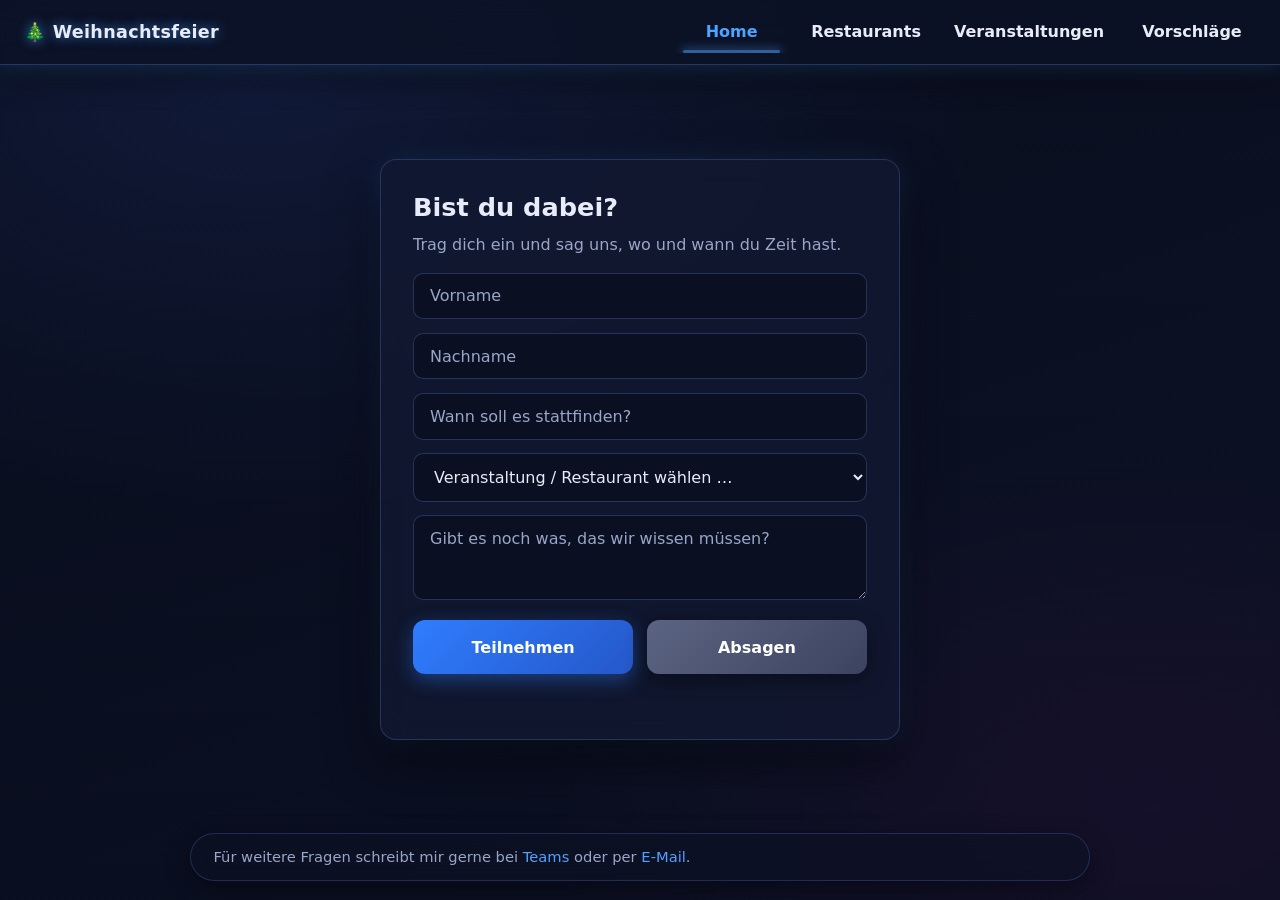
==== index.html @ 9d1ccfaf "Update index.html" ====
<!DOCTYPE html>
<html lang="de">
<head>
  <meta charset="UTF-8">
  <meta name="viewport" content="width=device-width, initial-scale=1">
  <title>Weihnachtsfeier</title>
  <link rel="stylesheet" href="css/style.css">
  <script src="scripts/config.js"></script>
  <script src="scripts/main.js" defer></script>
</head>
<body class="page-home">
  <canvas id="snow" aria-hidden="true"></canvas>

  <header class="navbar">
    <a class="brand" href="index.html">🎄 Weihnachtsfeier</a>
    <nav>
      <ul>
        <li><a class="nav-btn nav-home active" href="index.html"><span class="label">Home</span><i class="sparkles" aria-hidden="true"></i></a></li>
        <li><a class="nav-btn nav-flip" href="verlinkung/restaurants.html"><span class="face front">Restaurants</span><span class="face back" aria-hidden="true">🤵🍽️</span></a></li>
        <li><a class="nav-btn nav-events" href="verlinkung/veranstaltungen.html"><span class="label">Veranstaltungen</span><i class="fireworks" aria-hidden="true"><b></b><b></b><b></b><b></b><b></b><b></b><b></b><b></b></i></a></li>
        <li><a class="nav-btn nav-flip" href="verlinkung/vorschlaege.html"><span class="face front">Vorschläge</span><span class="face back" aria-hidden="true">📝</span></a></li>
      </ul>
    </nav>
  </header>

  <main class="center">
    <form id="teilnahme-form" class="card" autocomplete="on">
      <h1>Bist du dabei?</h1>
      <input type="text" name="website2" class="hp" tabindex="-1" autocomplete="off" aria-hidden="true">
      <p class="sub">Trag dich ein und sag uns, wo und wann du Zeit hast.</p>

      <input type="text" name="vorname" placeholder="Vorname" required>
      <input type="text" name="nachname" placeholder="Nachname" required>
      <input type="text" name="tag" placeholder="Wann soll es stattfinden?" onfocus="this.type='date'" onblur="if(!this.value)this.type='text'">

      <select name="auswahl" aria-label="Veranstaltung oder Restaurant">
        <option value="">Veranstaltung / Restaurant wählen …</option>
        <optgroup label="Restaurants">
          <option>Restaurant 1</option>
          <option>Restaurant 2</option>
          <option>Restaurant 3</option>
        </optgroup>
        <optgroup label="Veranstaltungen">
          <option>Veranstaltung 1</option>
          <option>Veranstaltung 2</option>
          <option>Veranstaltung 3</option>
        </optgroup>
      </select>

      <textarea name="notiz" rows="3" placeholder="Gibt es noch was, das wir wissen müssen?"></textarea>

      <div class="btn-row">
        <button type="submit" name="status" value="Teilnahme" class="action yes">
          <span class="btn-label">Teilnehmen</span>
          <span class="stage" aria-hidden="true">
            <span class="runner">
              <svg viewBox="0 0 40 40" class="stick">
                <circle cx="20" cy="8" r="4"/>
                <line x1="20" y1="12" x2="20" y2="25"/>
                <g class="arm-l"><line x1="20" y1="16" x2="13" y2="22"/><rect class="pad" x="8" y="19" width="6" height="8" rx="1"/></g>
                <g class="arm-r"><line x1="20" y1="16" x2="28" y2="21"/></g>
                <g class="leg-l"><line x1="20" y1="25" x2="15" y2="37"/></g>
                <g class="leg-r"><line x1="20" y1="25" x2="25" y2="37"/></g>
              </svg>
            </span>
          </span>
        </button>
        <button type="submit" name="status" value="Absage" class="action no">
          <span class="btn-label">Absagen</span>
          <span class="stage" aria-hidden="true">
            <span class="hole"></span>
            <span class="runner">
              <svg viewBox="0 0 40 40" class="stick sad">
                <circle cx="20" cy="9" r="4"/>
                <line x1="20" y1="13" x2="20" y2="25"/>
                <g class="arm-l"><line x1="20" y1="16" x2="15" y2="24"/></g>
                <g class="arm-r"><line x1="20" y1="16" x2="25" y2="24"/></g>
                <g class="leg-l"><line x1="20" y1="25" x2="15" y2="37"/></g>
                <g class="leg-r"><line x1="20" y1="25" x2="25" y2="37"/></g>
              </svg>
            </span>
          </span>
        </button>
      </div>
      <p id="form-msg" class="msg" role="status"></p>
    </form>
  </main>

  <footer class="footer">
    <div class="footer-inner">
      <span>Für weitere Fragen schreibt mir gerne bei <a href="#" id="teams-link">Teams</a> oder per <a href="mailto:deine@email.de">E-Mail</a>.</span>
    </div>
  </footer>
</body>
</html>
---- css/style.css ----
/* ===== Grundlagen / Darkmode ===== */
:root {
  --bg: #0b1020;
  --bg2: #121a33;
  --card: rgba(18, 26, 51, .72);
  --text: #e8ecf8;
  --muted: #9aa6c7;
  --accent: #4da3ff;
  --accent-glow: rgba(77, 163, 255, .65);
  --danger: #ff6b81;
  --ok: #5ee6a8;
  --radius: 16px;
}
* { box-sizing: border-box; margin: 0; padding: 0; }
html { scroll-behavior: smooth; }
body {
  min-height: 100vh;
  display: flex;
  flex-direction: column;
  font-family: "Segoe UI", system-ui, -apple-system, Roboto, sans-serif;
  color: var(--text);
  background-color: var(--bg);
}
/* Hintergrundbild: assets/hintergrund.jpg ablegen. Fehlt es, greift der Verlauf. */
body::before {
  content: "";
  position: fixed; inset: 0; z-index: -1;
  background:
    linear-gradient(rgba(8,12,28,.55), rgba(8,12,28,.75)),
    url("../assets/hintergrund.jpg") center / cover no-repeat,
    radial-gradient(1200px 700px at 20% 10%, #1b2b5c 0%, transparent 60%),
    radial-gradient(1000px 600px at 90% 90%, #3a1b4d 0%, transparent 60%),
    linear-gradient(160deg, var(--bg), var(--bg2));
}
a { color: var(--accent); text-decoration: none; }
a:hover { text-decoration: underline; }

/* Schnee: vor Hintergrund und Inhalt, hinter der Navbar */
#snow {
  position: fixed; inset: 0;
  width: 100%; height: 100%;
  z-index: 50;
  pointer-events: none;
}

/* ===== Navbar ===== */
.navbar {
  position: sticky; top: 0; z-index: 100;
  display: flex; align-items: center; justify-content: space-between; gap: 1rem;
  padding: .7rem 1.5rem;
  background: rgba(12, 18, 38, .78);
  backdrop-filter: blur(14px);
  -webkit-backdrop-filter: blur(14px);
  border-bottom: 1px solid rgba(120, 160, 255, .25);
  box-shadow: 0 0 22px rgba(77, 163, 255, .25), 0 10px 30px rgba(0, 0, 0, .55);
}
.brand { font-weight: 700; font-size: 1.1rem; color: var(--text); letter-spacing: .3px; text-shadow: 0 0 12px var(--accent-glow); }
.brand:hover { text-decoration: none; }
.navbar ul { list-style: none; display: flex; gap: .4rem; flex-wrap: wrap; }

.nav-btn {
  position: relative; display: block;
  min-width: 128px; height: 42px; line-height: 42px;
  padding: 0 1.1rem;
  text-align: center; font-weight: 600; color: var(--text);
  border-radius: 10px;
  overflow: visible;
  transition: background .25s, color .25s;
}
.nav-btn:hover { text-decoration: none; background: rgba(77, 163, 255, .08); }
.nav-btn.active { color: var(--accent); }
/* leuchtender blauer Balken unter dem Button */
.nav-btn::after {
  content: "";
  position: absolute; left: 12%; right: 12%; bottom: -3px; height: 3px;
  border-radius: 3px;
  background: var(--accent);
  box-shadow: 0 0 10px 2px var(--accent-glow);
  opacity: 0; transform: scaleX(.3);
  transition: opacity .25s, transform .25s;
}
.nav-btn:hover::after, .nav-btn.active::after { opacity: 1; transform: scaleX(1); }
.nav-btn.active::after { opacity: .55; }
.nav-btn:hover::after { opacity: 1; }

/* Home: Glitzereffekt im Button */
.nav-home { overflow: hidden; }
.nav-home::after { bottom: 0; }
.sparkles { position: absolute; inset: 0; pointer-events: none; opacity: 0; transition: opacity .2s; }
.nav-home:hover .sparkles { opacity: 1; }
.sparkles::before, .sparkles::after {
  content: ""; position: absolute; inset: 0;
  background-image:
    radial-gradient(circle, #fff 0 1.2px, transparent 2px),
    radial-gradient(circle, #cfe6ff 0 1px, transparent 2px),
    radial-gradient(circle, #fff 0 1.4px, transparent 2.4px),
    radial-gradient(circle, #ffe9a8 0 1px, transparent 2px);
  background-size: 46px 30px, 38px 34px, 55px 26px, 31px 40px;
  background-position: 4px 6px, 18px 20px, 30px 4px, 8px 24px;
}
.sparkles::before { animation: twinkle 1s infinite alternate; }
.sparkles::after { animation: twinkle 1.3s .4s infinite alternate-reverse; background-position: 20px 14px, 2px 2px, 40px 18px, 24px 6px; }
@keyframes twinkle { 0% { opacity: .1; transform: scale(.9); } 100% { opacity: 1; transform: scale(1.15); } }

/* Restaurants + Vorschläge: vertikaler Flip */
.nav-flip { perspective: 600px; }
.nav-flip .face {
  position: absolute; inset: 0;
  backface-visibility: hidden; -webkit-backface-visibility: hidden;
  transition: transform .55s cubic-bezier(.4, .2, .2, 1);
  border-radius: 10px;
}
.nav-flip .front { transform: rotateX(0deg); }
.nav-flip .back { transform: rotateX(180deg); font-size: 1.5rem; background: rgba(77, 163, 255, .14); }
.nav-flip:hover .front { transform: rotateX(-180deg); }
.nav-flip:hover .back { transform: rotateX(0deg); }

/* Veranstaltungen: Feuerwerk im Button */
.nav-events { overflow: hidden; }
.nav-events::after { bottom: 0; }
.fireworks { position: absolute; left: 50%; top: 50%; pointer-events: none; }
.fireworks b {
  position: absolute; width: 4px; height: 4px; border-radius: 50%;
  background: hsl(calc(var(--i) * 45), 100%, 65%);
  box-shadow: 0 0 6px hsl(calc(var(--i) * 45), 100%, 65%);
  opacity: 0;
}
.fireworks b:nth-child(1) { --i: 1; --x: -46px; --y: -16px; }
.fireworks b:nth-child(2) { --i: 2; --x: 46px; --y: -16px; }
.fireworks b:nth-child(3) { --i: 3; --x: -30px; --y: 14px; }
.fireworks b:nth-child(4) { --i: 4; --x: 30px; --y: 14px; }
.fireworks b:nth-child(5) { --i: 5; --x: 0; --y: -22px; }
.fireworks b:nth-child(6) { --i: 6; --x: -60px; --y: 2px; }
.fireworks b:nth-child(7) { --i: 7; --x: 60px; --y: 2px; }
.fireworks b:nth-child(8) { --i: 8; --x: 0; --y: 20px; }
.nav-events:hover .fireworks b { animation: burst .9s ease-out infinite; }
.nav-events:hover .fireworks b:nth-child(even) { animation-delay: .35s; }
@keyframes burst {
  0% { transform: translate(0, 0) scale(.4); opacity: 1; }
  70% { opacity: 1; }
  100% { transform: translate(var(--x), var(--y)) scale(1.3); opacity: 0; }
}

/* ===== Seiteninhalt ===== */
main.center {
  flex: 1; display: flex; align-items: center; justify-content: center;
  padding: 2.5rem 1rem;
}
.card {
  width: min(520px, 100%);
  display: flex; flex-direction: column; gap: .85rem;
  padding: 2rem;
  background: var(--card);
  backdrop-filter: blur(12px); -webkit-backdrop-filter: blur(12px);
  border: 1px solid rgba(120, 160, 255, .22);
  border-radius: var(--radius);
  box-shadow: 0 20px 50px rgba(0, 0, 0, .5), 0 0 30px rgba(77, 163, 255, .12);
}
.card.wide { width: min(640px, 100%); }
.card h1 { font-size: 1.6rem; }
.card .sub { color: var(--muted); margin-bottom: .3rem; }
.card h2 { font-size: 1rem; color: var(--muted); margin-top: .4rem; }

input, select, textarea {
  width: 100%;
  padding: .8rem 1rem;
  font: inherit; color: var(--text);
  background: rgba(8, 12, 28, .6);
  border: 1px solid rgba(120, 160, 255, .25);
  border-radius: 10px;
  outline: none;
  transition: border-color .2s, box-shadow .2s;
}
input::placeholder, textarea::placeholder { color: var(--muted); }
input:focus, select:focus, textarea:focus { border-color: var(--accent); box-shadow: 0 0 0 3px rgba(77, 163, 255, .25); }
select option, select optgroup { background: #0f1630; color: var(--text); }
textarea { resize: vertical; }
input[type="date"] { color-scheme: dark; }
.row2 { display: grid; grid-template-columns: 1fr 1fr; gap: .85rem; }
@media (max-width: 520px) { .row2 { grid-template-columns: 1fr; } }

/* ===== Aktions-Buttons mit Strichmännchen ===== */
.btn-row { display: flex; gap: .85rem; margin-top: .4rem; }
.action, .submit {
  position: relative; flex: 1; height: 54px;
  font: inherit; font-weight: 700; color: #fff; cursor: pointer;
  border: 0; border-radius: 12px; overflow: hidden;
  transition: transform .15s, box-shadow .25s, filter .2s;
}
.action:hover, .submit:hover { transform: translateY(-2px); filter: brightness(1.1); }
.action.yes, .submit { background: linear-gradient(135deg, #2f7dff, #2557c9); box-shadow: 0 6px 20px rgba(47, 125, 255, .4); }
.action.no { background: linear-gradient(135deg, #5b6482, #3c4360); box-shadow: 0 6px 20px rgba(0, 0, 0, .4); }
.submit { width: 100%; flex: none; margin-top: .4rem; }
.btn-label { position: relative; z-index: 2; transition: opacity .2s; }
.action.playing .btn-label { opacity: 0; }

.stage { position: absolute; inset: 0; pointer-events: none; }
.runner { position: absolute; top: 3px; bottom: 3px; left: 5%; width: 48px; opacity: 0; }
.stick { height: 100%; width: 100%; overflow: visible; fill: none; stroke: #fff; stroke-width: 2.2; stroke-linecap: round; stroke-linejoin: round; }
.stick .pad { fill: #ffe9a8; stroke: #fff; stroke-width: 1.2; }
.stick g { transform-box: view-box; }
.arm-l { transform-origin: 20px 16px; }
.arm-r { transform-origin: 20px 16px; }
.leg-l, .leg-r { transform-origin: 20px 25px; }
.stick:not(.sad) .arm-l .pad { display: block; }
.sad .pad { display: none; }

/* Teilnehmen: Notizblock nehmen, winken, nach rechts rennen, verschwinden */
.yes.playing .runner { animation: yes-run 3s linear forwards; }
.yes.playing .arm-r { animation: wave .45s ease-in-out 5 alternate; }
.yes.playing .leg-l { animation: step .22s ease-in-out 1.4s infinite alternate; }
.yes.playing .leg-r { animation: step .22s ease-in-out 1.4s infinite alternate-reverse; }
@keyframes yes-run {
  0% { left: 5%; opacity: 0; }
  8% { left: 5%; opacity: 1; }
  45% { left: 5%; opacity: 1; }
  100% { left: 108%; opacity: 1; }
}
@keyframes wave { 0% { transform: rotate(-110deg); } 100% { transform: rotate(-150deg); } }
@keyframes step { 0% { transform: rotate(-28deg); } 100% { transform: rotate(28deg); } }
.yes.playing .arm-r { animation-fill-mode: forwards; }

/* Absagen: traurig nach rechts, Loch, fällt hinein */
.no .hole {
  position: absolute; bottom: 3px; left: 66%; width: 50px; height: 12px;
  background: #05070f; border-radius: 50%;
  box-shadow: inset 0 3px 6px rgba(0, 0, 0, .9);
  opacity: 0; transform: scaleX(.2);
}
.no.playing .hole { animation: hole-in 3.4s linear forwards; }
.no.playing .runner { animation: no-walk 3.4s linear forwards; }
.no.playing .leg-l { animation: step .55s ease-in-out 0s 5 alternate; }
.no.playing .leg-r { animation: step .55s ease-in-out 0s 5 alternate-reverse; }
.no.playing .stick { animation: droop .6s ease-out forwards; }
@keyframes no-walk {
  0% { left: 5%; top: 3px; opacity: 0; transform: none; }
  6% { left: 5%; opacity: 1; }
  66% { left: 66%; top: 3px; opacity: 1; transform: none; }
  74% { left: 66%; top: 3px; opacity: 1; transform: none; }
  100% { left: 66%; top: 70px; opacity: 0; transform: rotate(25deg) scale(.6); }
}
@keyframes hole-in {
  0%, 50% { opacity: 0; transform: scaleX(.2); }
  62%, 80% { opacity: 1; transform: scaleX(1); }
  100% { opacity: 0; transform: scaleX(1); }
}
@keyframes droop { to { transform: rotate(8deg) translateY(2px); } }

.msg { min-height: 1.3em; font-size: .92rem; text-align: center; }
.msg.ok { color: var(--ok); }
.msg.err { color: var(--danger); }

/* ===== Footer ===== */
.footer {
  margin: 0 auto 1.2rem; width: min(900px, calc(100% - 2rem));
  padding: .9rem 1.4rem;
  color: var(--muted); font-size: .92rem;
  background: rgba(12, 18, 38, .6);
  backdrop-filter: blur(10px); -webkit-backdrop-filter: blur(10px);
  border: 1px solid rgba(120, 160, 255, .2);
  border-radius: 999px;
  box-shadow: 0 8px 24px rgba(0, 0, 0, .4);
  position: relative; z-index: 2;
}
.footer-inner { display: flex; justify-content: space-between; align-items: center; gap: 1rem; flex-wrap: wrap; text-align: center; }
.admin-link { font-size: .8rem; opacity: .7; }

/* ===== Restaurants / Veranstaltungen ===== */
.showcase { flex: 1; display: flex; flex-direction: column; }
.panel {
  position: relative; flex: 1; min-height: 300px;
  display: flex; align-items: center;
  padding: 2rem 5%;
  background-size: cover; background-position: center;
  border-bottom: 1px solid rgba(120, 160, 255, .15);
}
/* Bilder in assets/ ablegen (restaurant1.jpg …). Ohne Bild greift der Verlauf. */
.panel.p1 { background-image: linear-gradient(90deg, rgba(8,12,28,.4), rgba(8,12,28,.1)), url("../assets/restaurant1.jpg"), linear-gradient(135deg, #2a3b7a, #4a2a6b); }
.panel.p2 { background-image: linear-gradient(90deg, rgba(8,12,28,.4), rgba(8,12,28,.1)), url("../assets/restaurant2.jpg"), linear-gradient(135deg, #14507a, #2a3b7a); }
.panel.p3 { background-image: linear-gradient(90deg, rgba(8,12,28,.4), rgba(8,12,28,.1)), url("../assets/restaurant3.jpg"), linear-gradient(135deg, #5a2a6b, #14507a); }
.events .panel.p1 { background-image: linear-gradient(90deg, rgba(8,12,28,.4), rgba(8,12,28,.1)), url("../assets/event1.jpg"), linear-gradient(135deg, #6b2a4a, #2a3b7a); }
.events .panel.p2 { background-image: linear-gradient(90deg, rgba(8,12,28,.4), rgba(8,12,28,.1)), url("../assets/event2.jpg"), linear-gradient(135deg, #2a6b5a, #2a3b7a); }
.events .panel.p3 { background-image: linear-gradient(90deg, rgba(8,12,28,.4), rgba(8,12,28,.1)), url("../assets/event3.jpg"), linear-gradient(135deg, #6b5a2a, #4a2a6b); }
.info {
  width: min(380px, 100%);
  padding: 1.4rem 1.6rem;
  background: rgba(12, 18, 38, .78);
  backdrop-filter: blur(10px); -webkit-backdrop-filter: blur(10px);
  border: 1px solid rgba(120, 160, 255, .25);
  border-radius: var(--radius);
  box-shadow: 0 12px 34px rgba(0, 0, 0, .5);
}
.info h2 { font-size: 1.4rem; margin-bottom: .5rem; }
.info p { color: var(--muted); margin-bottom: .9rem; }
.info .go {
  display: inline-block; padding: .55rem 1.1rem; font-weight: 600; color: #fff;
  background: linear-gradient(135deg, #2f7dff, #2557c9);
  border-radius: 10px; box-shadow: 0 0 14px var(--accent-glow);
}
.info .go:hover { text-decoration: none; filter: brightness(1.15); }

/* ===== Admin ===== */
.table-wrap { overflow-x: auto; border-radius: 10px; border: 1px solid rgba(120, 160, 255, .2); }
table { width: 100%; border-collapse: collapse; font-size: .88rem; }
th, td { padding: .55rem .75rem; text-align: left; border-bottom: 1px solid rgba(120, 160, 255, .12); vertical-align: top; }
th { background: rgba(77, 163, 255, .12); white-space: nowrap; }
.hidden { display: none !important; }

@media (max-width: 760px) {
  .navbar { flex-direction: column; padding: .6rem .8rem; }
  .nav-btn { min-width: 0; padding: 0 .6rem; }
}
@media (prefers-reduced-motion: reduce) {
  .sparkles::before, .sparkles::after, .fireworks b { animation: none !important; }
}

/* Honeypot gegen Spam-Bots */
.hp { position: absolute; left: -9999px; width: 1px; height: 1px; opacity: 0; }
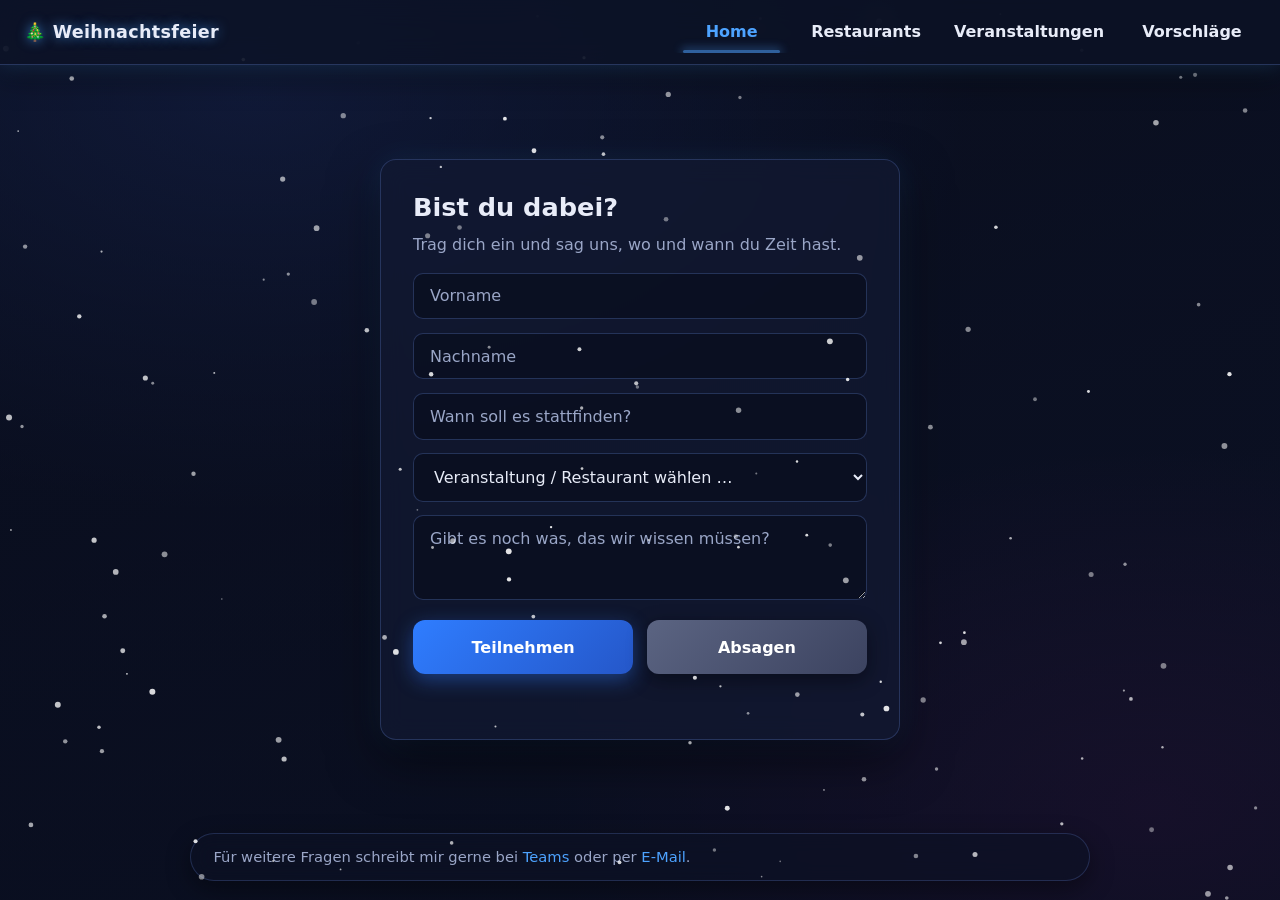
==== commit 4de6dccb: "Update index.html" ====
--- a/index.html
+++ b/index.html
@@ -39,11 +39,13 @@
           <option>Restaurant 1</option>
           <option>Restaurant 2</option>
           <option>Restaurant 3</option>
+          <option>Vorschhlag Res</option>
         </optgroup>
         <optgroup label="Veranstaltungen">
           <option>Veranstaltung 1</option>
           <option>Veranstaltung 2</option>
           <option>Veranstaltung 3</option>
+          <option>Vorschlag Ver</option>
         </optgroup>
       </select>
 
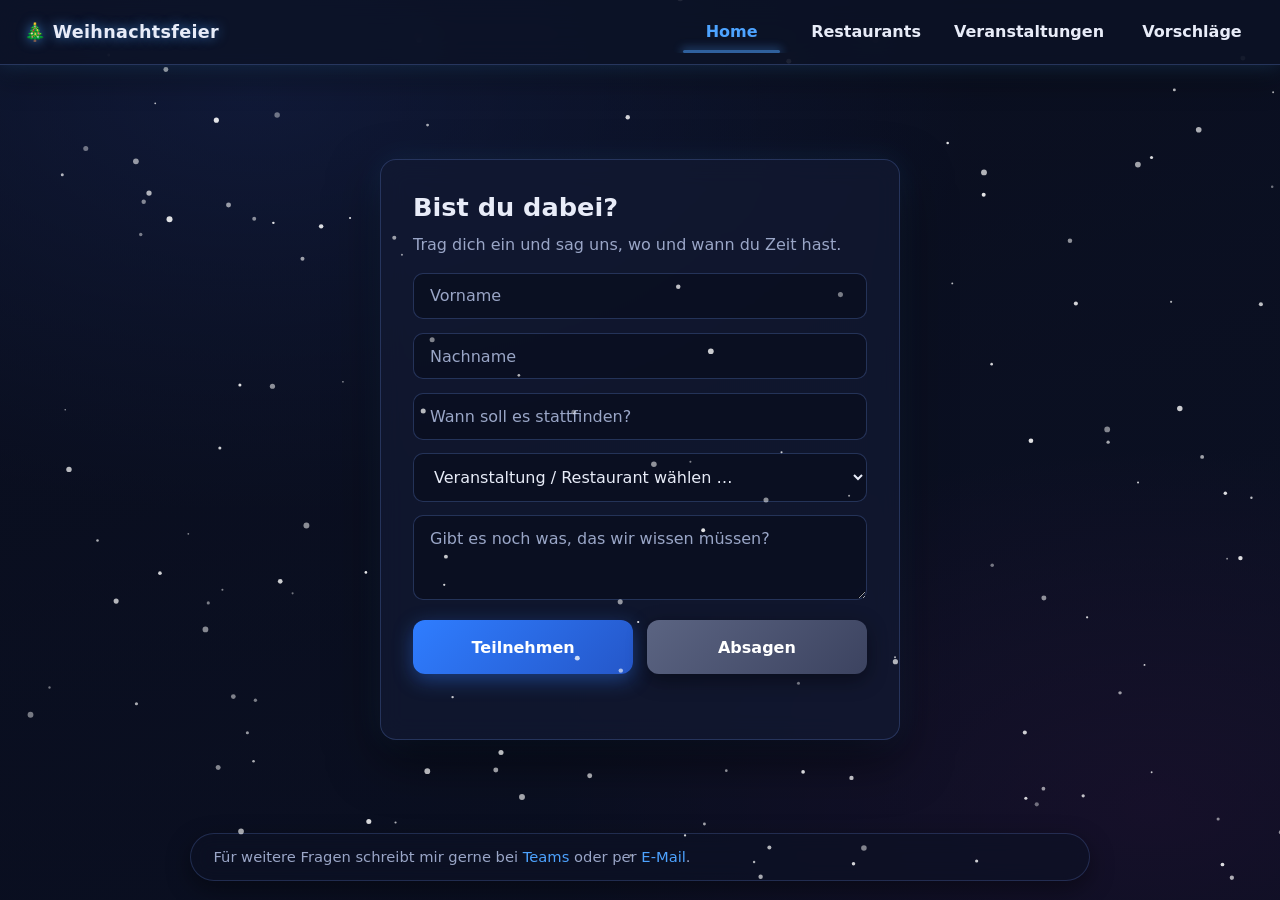
==== commit e0131b5a: "Update index.html" ====
--- a/index.html
+++ b/index.html
@@ -39,7 +39,7 @@
           <option>Restaurant 1</option>
           <option>Restaurant 2</option>
           <option>Restaurant 3</option>
-          <option>Vorschhlag Res</option>
+          <option>Vorschlag Res</option>
         </optgroup>
         <optgroup label="Veranstaltungen">
           <option>Veranstaltung 1</option>
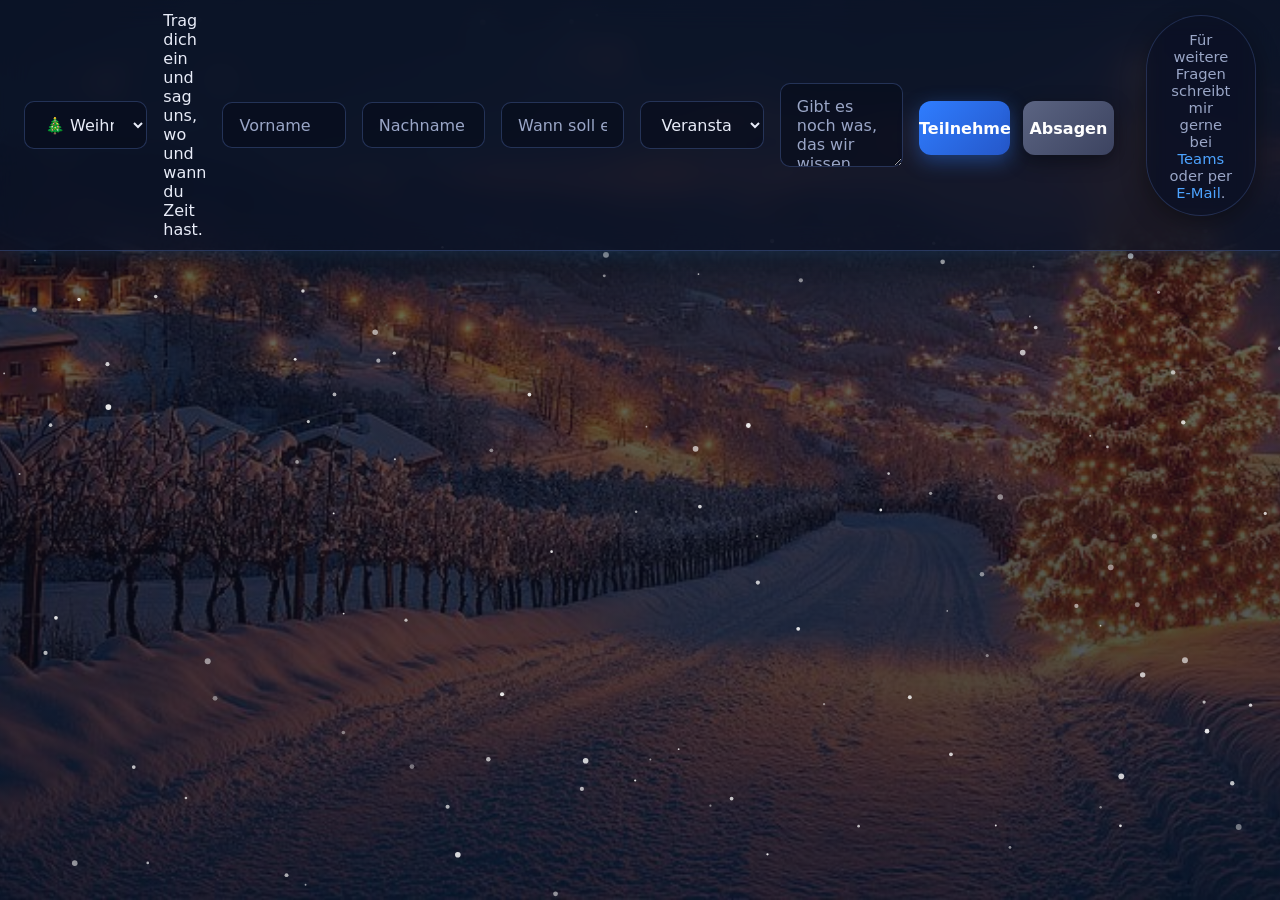
==== commit 826d37fc: "Update index.html" ====
--- a/index.html
+++ b/index.html
@@ -12,7 +12,12 @@
   <canvas id="snow" aria-hidden="true"></canvas>
 
   <header class="navbar">
-    <a class="brand" href="index.html">🎄 Weihnachtsfeier</a>
+    <!--<a class="brand" href="index.html">🎄 Weihnachtsfeier</a>-->
+    <select name="eventWahl" aria-label="#">
+    <optgroup label="Events">
+          <option>🎄 Weihnachtsfeier</option>
+          <option>Veranstaltung 2</option>
+          <option>Veranstaltung 3</option>
     <nav>
       <ul>
         <li><a class="nav-btn nav-home active" href="index.html"><span class="label">Home</span><i class="sparkles" aria-hidden="true"></i></a></li>
--- a/css/style.css
+++ b/css/style.css
@@ -27,7 +27,7 @@
   position: fixed; inset: 0; z-index: -1;
   background:
     linear-gradient(rgba(8,12,28,.55), rgba(8,12,28,.75)),
-    url("../assets/hintergrund.jpg") center / cover no-repeat,
+    url("../css/Wallpaper.jpg") center / cover no-repeat,
     radial-gradient(1200px 700px at 20% 10%, #1b2b5c 0%, transparent 60%),
     radial-gradient(1000px 600px at 90% 90%, #3a1b4d 0%, transparent 60%),
     linear-gradient(160deg, var(--bg), var(--bg2));
@@ -275,12 +275,12 @@
   border-bottom: 1px solid rgba(120, 160, 255, .15);
 }
 /* Bilder in assets/ ablegen (restaurant1.jpg …). Ohne Bild greift der Verlauf. */
-.panel.p1 { background-image: linear-gradient(90deg, rgba(8,12,28,.4), rgba(8,12,28,.1)), url("../assets/restaurant1.jpg"), linear-gradient(135deg, #2a3b7a, #4a2a6b); }
-.panel.p2 { background-image: linear-gradient(90deg, rgba(8,12,28,.4), rgba(8,12,28,.1)), url("../assets/restaurant2.jpg"), linear-gradient(135deg, #14507a, #2a3b7a); }
-.panel.p3 { background-image: linear-gradient(90deg, rgba(8,12,28,.4), rgba(8,12,28,.1)), url("../assets/restaurant3.jpg"), linear-gradient(135deg, #5a2a6b, #14507a); }
-.events .panel.p1 { background-image: linear-gradient(90deg, rgba(8,12,28,.4), rgba(8,12,28,.1)), url("../assets/event1.jpg"), linear-gradient(135deg, #6b2a4a, #2a3b7a); }
-.events .panel.p2 { background-image: linear-gradient(90deg, rgba(8,12,28,.4), rgba(8,12,28,.1)), url("../assets/event2.jpg"), linear-gradient(135deg, #2a6b5a, #2a3b7a); }
-.events .panel.p3 { background-image: linear-gradient(90deg, rgba(8,12,28,.4), rgba(8,12,28,.1)), url("../assets/event3.jpg"), linear-gradient(135deg, #6b5a2a, #4a2a6b); }
+.panel.p1 { background-image: linear-gradient(90deg, rgba(8,12,28,.4), rgba(8,12,28,.1)), url("../css/paprika.webp"), linear-gradient(135deg, #2a3b7a, #4a2a6b); }
+.panel.p2 { background-image: linear-gradient(90deg, rgba(8,12,28,.4), rgba(8,12,28,.1)), url("../css/Mongos.jpeg"), linear-gradient(135deg, #14507a, #2a3b7a); }
+.panel.p3 { background-image: linear-gradient(90deg, rgba(8,12,28,.4), rgba(8,12,28,.1)), url("../css/italien.jpeg"), linear-gradient(135deg, #5a2a6b, #14507a); }
+.events .panel.p1 { background-image: linear-gradient(90deg, rgba(8,12,28,.4), rgba(8,12,28,.1)), url("../css/laser.webp"), linear-gradient(135deg, #6b2a4a, #2a3b7a); }
+.events .panel.p2 { background-image: linear-gradient(90deg, rgba(8,12,28,.4), rgba(8,12,28,.1)), url("../css/golf.jpeg"), linear-gradient(135deg, #2a6b5a, #2a3b7a); }
+.events .panel.p3 { background-image: linear-gradient(90deg, rgba(8,12,28,.4), rgba(8,12,28,.1)), url("../css/escape.webp"), linear-gradient(135deg, #6b5a2a, #4a2a6b); }
 .info {
   width: min(380px, 100%);
   padding: 1.4rem 1.6rem;
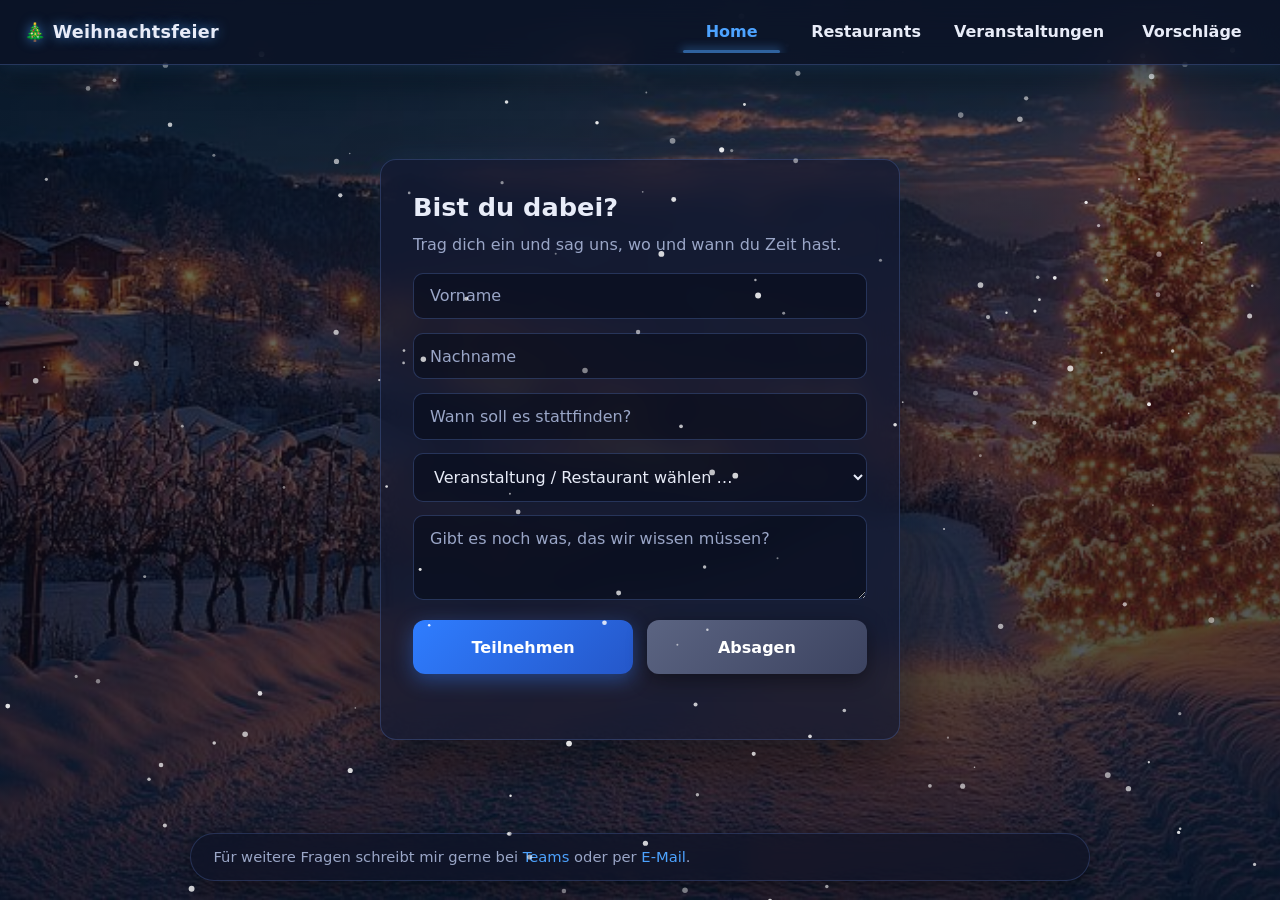
==== commit 973527ff: "Update index.html" ====
--- a/index.html
+++ b/index.html
@@ -12,12 +12,7 @@
   <canvas id="snow" aria-hidden="true"></canvas>
 
   <header class="navbar">
-    <!--<a class="brand" href="index.html">🎄 Weihnachtsfeier</a>-->
-    <select name="eventWahl" aria-label="#">
-    <optgroup label="Events">
-          <option>🎄 Weihnachtsfeier</option>
-          <option>Veranstaltung 2</option>
-          <option>Veranstaltung 3</option>
+    <a class="brand" href="index.html">🎄 Weihnachtsfeier</a>
     <nav>
       <ul>
         <li><a class="nav-btn nav-home active" href="index.html"><span class="label">Home</span><i class="sparkles" aria-hidden="true"></i></a></li>
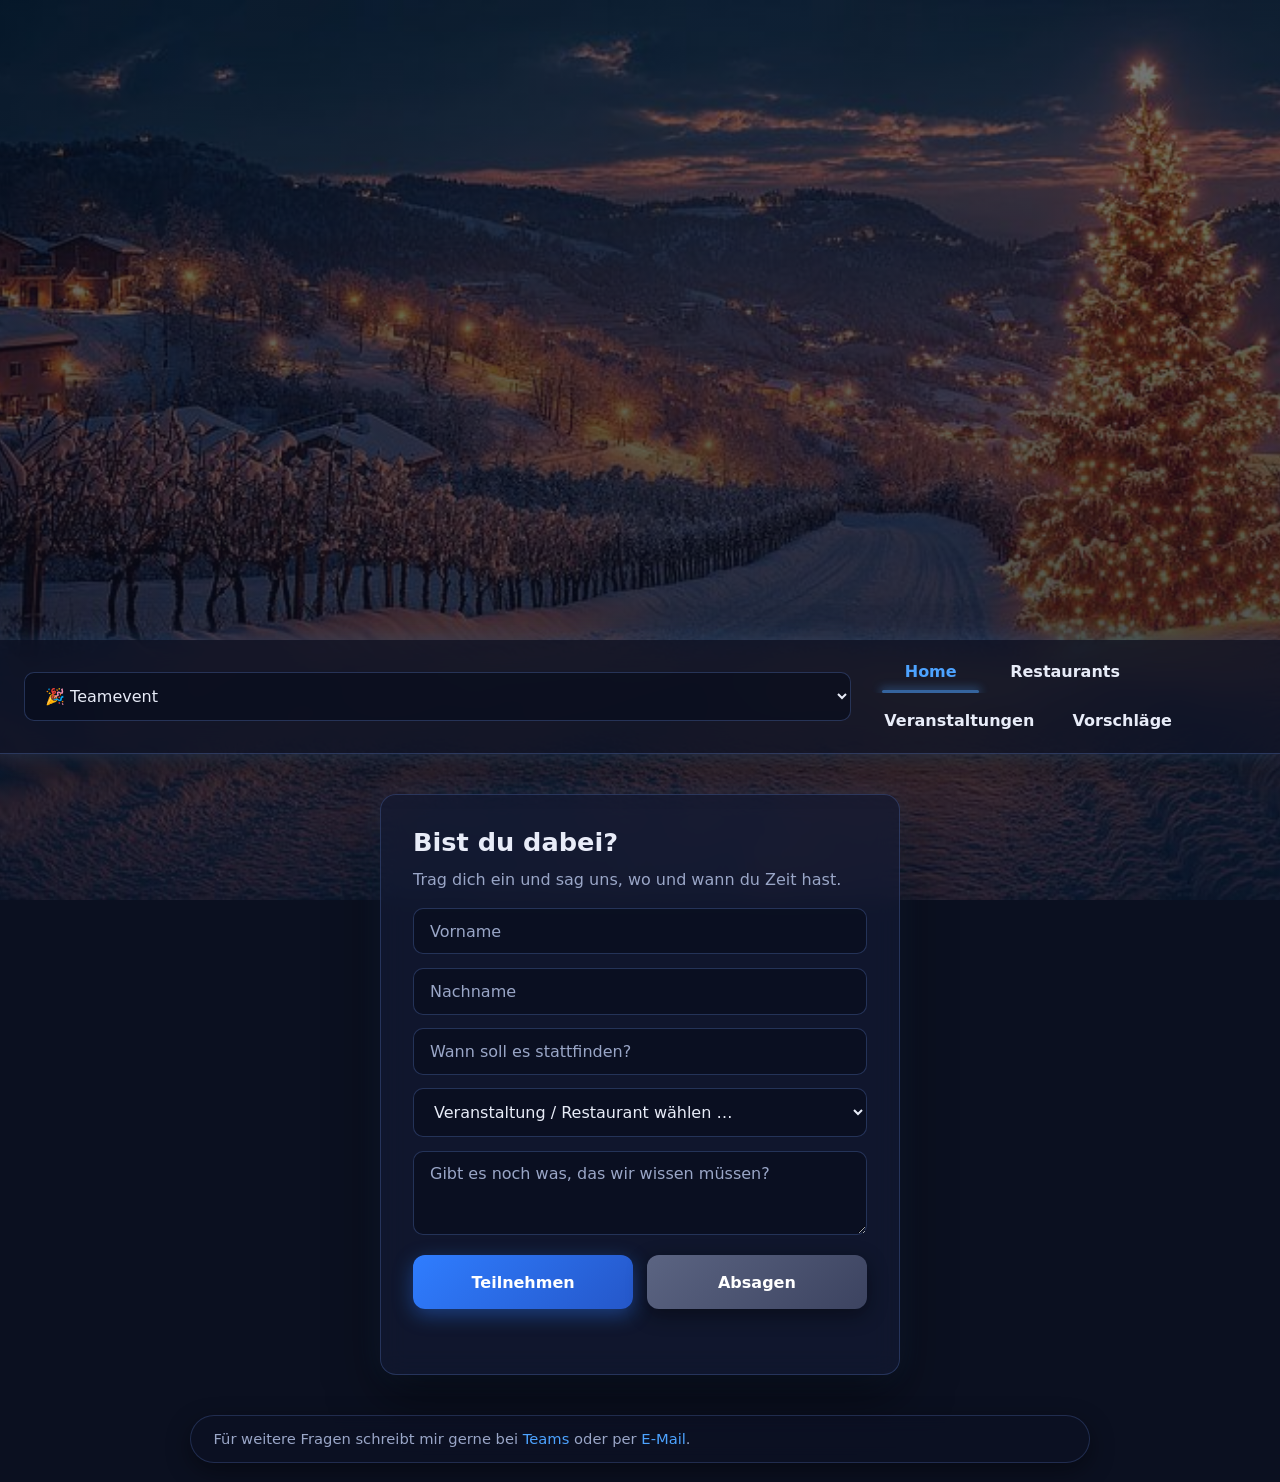
==== commit 2edf4f3f: "Change title to 'Teamevent' and add event selector Updated event title and added event selection opt" ====
--- a/index.html
+++ b/index.html
@@ -3,16 +3,21 @@
 <head>
   <meta charset="UTF-8">
   <meta name="viewport" content="width=device-width, initial-scale=1">
-  <title>Weihnachtsfeier</title>
+  <script>try{var t=localStorage.getItem("event-theme");document.documentElement.dataset.theme=/^(weihnachtsfeier|sommerparty|teamevent)$/.test(t)?t:"teamevent"}catch(e){document.documentElement.dataset.theme="teamevent"}</script>
+  <title>Teamevent</title>
   <link rel="stylesheet" href="css/style.css">
   <script src="scripts/config.js"></script>
   <script src="scripts/main.js" defer></script>
 </head>
 <body class="page-home">
-  <canvas id="snow" aria-hidden="true"></canvas>
+  <canvas id="fx" aria-hidden="true"></canvas>
 
   <header class="navbar">
-    <a class="brand" href="index.html">🎄 Weihnachtsfeier</a>
+    <select id="event-select" class="brand-select" aria-label="Anlass wählen">
+      <option value="weihnachtsfeier">🎄 Weihnachtsfeier</option>
+      <option value="sommerparty">☀️ Sommerparty</option>
+      <option value="teamevent" selected>🎉 Teamevent</option>
+    </select>
     <nav>
       <ul>
         <li><a class="nav-btn nav-home active" href="index.html"><span class="label">Home</span><i class="sparkles" aria-hidden="true"></i></a></li>
@@ -39,13 +44,11 @@
           <option>Restaurant 1</option>
           <option>Restaurant 2</option>
           <option>Restaurant 3</option>
-          <option>Vorschlag Res</option>
         </optgroup>
         <optgroup label="Veranstaltungen">
           <option>Veranstaltung 1</option>
           <option>Veranstaltung 2</option>
           <option>Veranstaltung 3</option>
-          <option>Vorschlag Ver</option>
         </optgroup>
       </select>
 
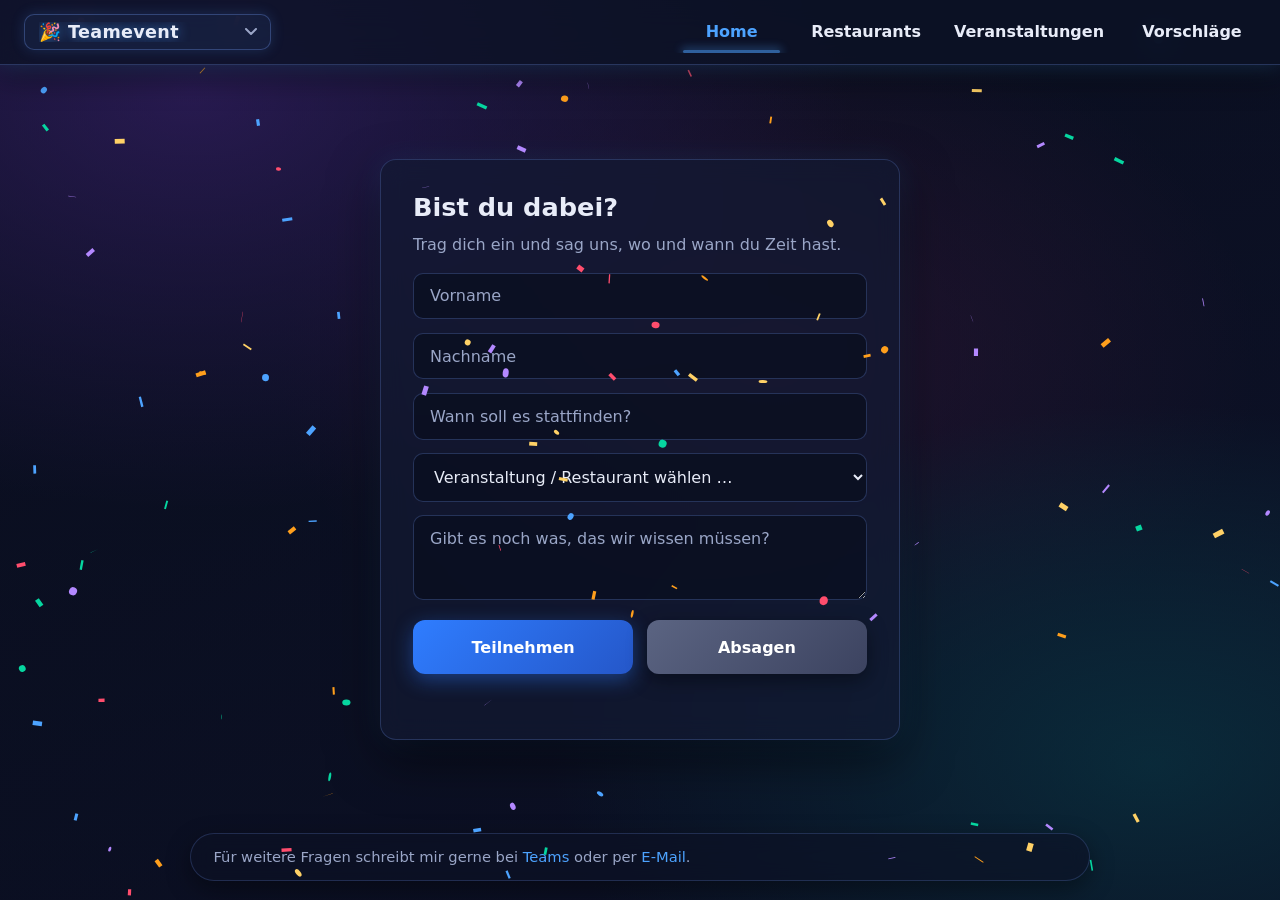
==== commit 97730436: "Add 'Vorschlag' option to select groups" ====
--- a/index.html
+++ b/index.html
@@ -44,11 +44,13 @@
           <option>Restaurant 1</option>
           <option>Restaurant 2</option>
           <option>Restaurant 3</option>
+          <option>Vorschlag</option>
         </optgroup>
         <optgroup label="Veranstaltungen">
           <option>Veranstaltung 1</option>
           <option>Veranstaltung 2</option>
           <option>Veranstaltung 3</option>
+          <option>Vorschlag</option>
         </optgroup>
       </select>
 
--- a/css/style.css
+++ b/css/style.css
@@ -21,22 +21,17 @@
   color: var(--text);
   background-color: var(--bg);
 }
-/* Hintergrundbild: assets/hintergrund.jpg ablegen. Fehlt es, greift der Verlauf. */
+/* Hintergrund je Anlass: siehe Abschnitt "Hintergründe je Anlass" am Ende der Datei */
 body::before {
   content: "";
   position: fixed; inset: 0; z-index: -1;
-  background:
-    linear-gradient(rgba(8,12,28,.55), rgba(8,12,28,.75)),
-    url("../css/Wallpaper.jpg") center / cover no-repeat,
-    radial-gradient(1200px 700px at 20% 10%, #1b2b5c 0%, transparent 60%),
-    radial-gradient(1000px 600px at 90% 90%, #3a1b4d 0%, transparent 60%),
-    linear-gradient(160deg, var(--bg), var(--bg2));
+  background: none;
 }
 a { color: var(--accent); text-decoration: none; }
 a:hover { text-decoration: underline; }
 
 /* Schnee: vor Hintergrund und Inhalt, hinter der Navbar */
-#snow {
+#fx {
   position: fixed; inset: 0;
   width: 100%; height: 100%;
   z-index: 50;
@@ -275,12 +270,12 @@
   border-bottom: 1px solid rgba(120, 160, 255, .15);
 }
 /* Bilder in assets/ ablegen (restaurant1.jpg …). Ohne Bild greift der Verlauf. */
-.panel.p1 { background-image: linear-gradient(90deg, rgba(8,12,28,.4), rgba(8,12,28,.1)), url("../css/paprika.webp"), linear-gradient(135deg, #2a3b7a, #4a2a6b); }
-.panel.p2 { background-image: linear-gradient(90deg, rgba(8,12,28,.4), rgba(8,12,28,.1)), url("../css/Mongos.jpeg"), linear-gradient(135deg, #14507a, #2a3b7a); }
-.panel.p3 { background-image: linear-gradient(90deg, rgba(8,12,28,.4), rgba(8,12,28,.1)), url("../css/italien.jpeg"), linear-gradient(135deg, #5a2a6b, #14507a); }
-.events .panel.p1 { background-image: linear-gradient(90deg, rgba(8,12,28,.4), rgba(8,12,28,.1)), url("../css/laser.webp"), linear-gradient(135deg, #6b2a4a, #2a3b7a); }
-.events .panel.p2 { background-image: linear-gradient(90deg, rgba(8,12,28,.4), rgba(8,12,28,.1)), url("../css/golf.jpeg"), linear-gradient(135deg, #2a6b5a, #2a3b7a); }
-.events .panel.p3 { background-image: linear-gradient(90deg, rgba(8,12,28,.4), rgba(8,12,28,.1)), url("../css/escape.webp"), linear-gradient(135deg, #6b5a2a, #4a2a6b); }
+.panel.p1 { background-image: linear-gradient(90deg, rgba(8,12,28,.4), rgba(8,12,28,.1)), url("../assets/restaurant1.jpg"), linear-gradient(135deg, #2a3b7a, #4a2a6b); }
+.panel.p2 { background-image: linear-gradient(90deg, rgba(8,12,28,.4), rgba(8,12,28,.1)), url("../assets/restaurant2.jpg"), linear-gradient(135deg, #14507a, #2a3b7a); }
+.panel.p3 { background-image: linear-gradient(90deg, rgba(8,12,28,.4), rgba(8,12,28,.1)), url("../assets/restaurant3.jpg"), linear-gradient(135deg, #5a2a6b, #14507a); }
+.events .panel.p1 { background-image: linear-gradient(90deg, rgba(8,12,28,.4), rgba(8,12,28,.1)), url("../assets/event1.jpg"), linear-gradient(135deg, #6b2a4a, #2a3b7a); }
+.events .panel.p2 { background-image: linear-gradient(90deg, rgba(8,12,28,.4), rgba(8,12,28,.1)), url("../assets/event2.jpg"), linear-gradient(135deg, #2a6b5a, #2a3b7a); }
+.events .panel.p3 { background-image: linear-gradient(90deg, rgba(8,12,28,.4), rgba(8,12,28,.1)), url("../assets/event3.jpg"), linear-gradient(135deg, #6b5a2a, #4a2a6b); }
 .info {
   width: min(380px, 100%);
   padding: 1.4rem 1.6rem;
@@ -316,3 +311,56 @@
 
 /* Honeypot gegen Spam-Bots */
 .hp { position: absolute; left: -9999px; width: 1px; height: 1px; opacity: 0; }
+
+/* ===== Anlass-Auswahl in der Navbar ===== */
+.brand-select {
+  appearance: none; -webkit-appearance: none;
+  width: auto; cursor: pointer;
+  padding: .45rem 2.2rem .45rem .9rem;
+  font-weight: 700; font-size: 1.1rem; letter-spacing: .3px;
+  color: var(--text);
+  text-shadow: 0 0 12px var(--accent-glow);
+  background: rgba(77, 163, 255, .08) url("data:image/svg+xml;utf8,<svg xmlns='http://www.w3.org/2000/svg' width='12' height='8' viewBox='0 0 12 8'><path d='M1 1l5 5 5-5' fill='none' stroke='%239aa6c7' stroke-width='2' stroke-linecap='round' stroke-linejoin='round'/></svg>") no-repeat right .8rem center / 12px 8px;
+  border: 1px solid rgba(120, 160, 255, .3);
+  border-radius: 10px;
+  box-shadow: 0 0 14px rgba(77, 163, 255, .18);
+}
+.brand-select:hover { border-color: var(--accent); box-shadow: 0 0 18px var(--accent-glow); }
+
+/* ===== Hintergründe je Anlass ===== */
+/* Bilder in assets/ ablegen (hintergrund-teamevent.jpg, -sommerparty.jpg, -weihnachtsfeier.jpg).
+   Fehlt ein Bild, greift der jeweilige Farbverlauf. Standard = Teamevent. */
+body::before {
+  background:
+    linear-gradient(rgba(8,12,28,.5), rgba(8,12,28,.72)),
+    url("../assets/hintergrund-teamevent.jpg") center / cover no-repeat,
+    radial-gradient(1100px 700px at 15% 10%, #4b2a8a 0%, transparent 60%),
+    radial-gradient(1000px 600px at 90% 85%, #0e6b7a 0%, transparent 60%),
+    radial-gradient(700px 500px at 60% 40%, rgba(138, 42, 107, .45) 0%, transparent 70%),
+    linear-gradient(160deg, #0b1020, #151a3a);
+}
+html[data-theme="sommerparty"] body::before {
+  background:
+    linear-gradient(rgba(8,12,28,.42), rgba(8,12,28,.7)),
+    url("../assets/hintergrund-sommerparty.jpg") center / cover no-repeat,
+    radial-gradient(1100px 700px at 85% 5%, #b8631a 0%, transparent 60%),
+    radial-gradient(1000px 650px at 10% 95%, #0e7a86 0%, transparent 60%),
+    linear-gradient(170deg, #17223d, #0f3a4d);
+}
+html[data-theme="weihnachtsfeier"] body::before {
+  background:
+    linear-gradient(rgba(8,12,28,.55), rgba(8,12,28,.75)),
+    url("../assets/hintergrund-weihnachtsfeier.jpg") center / cover no-repeat,
+    radial-gradient(1200px 700px at 20% 10%, #1b2b5c 0%, transparent 60%),
+    radial-gradient(1000px 600px at 90% 90%, #3a1b4d 0%, transparent 60%),
+    linear-gradient(160deg, var(--bg), var(--bg2));
+}
+/* Sommer: leuchtende Sonne oben rechts */
+html[data-theme="sommerparty"] body::after {
+  content: ""; position: fixed; top: -170px; right: -170px; width: 480px; height: 480px;
+  border-radius: 50%; z-index: -1; pointer-events: none;
+  background: radial-gradient(circle, rgba(255, 214, 102, .8) 0%, rgba(255, 170, 60, .35) 35%, transparent 70%);
+  animation: sun-pulse 6s ease-in-out infinite alternate;
+}
+@keyframes sun-pulse { from { transform: scale(.94); opacity: .8; } to { transform: scale(1.08); opacity: 1; } }
+@media (prefers-reduced-motion: reduce) { html[data-theme="sommerparty"] body::after { animation: none; } }
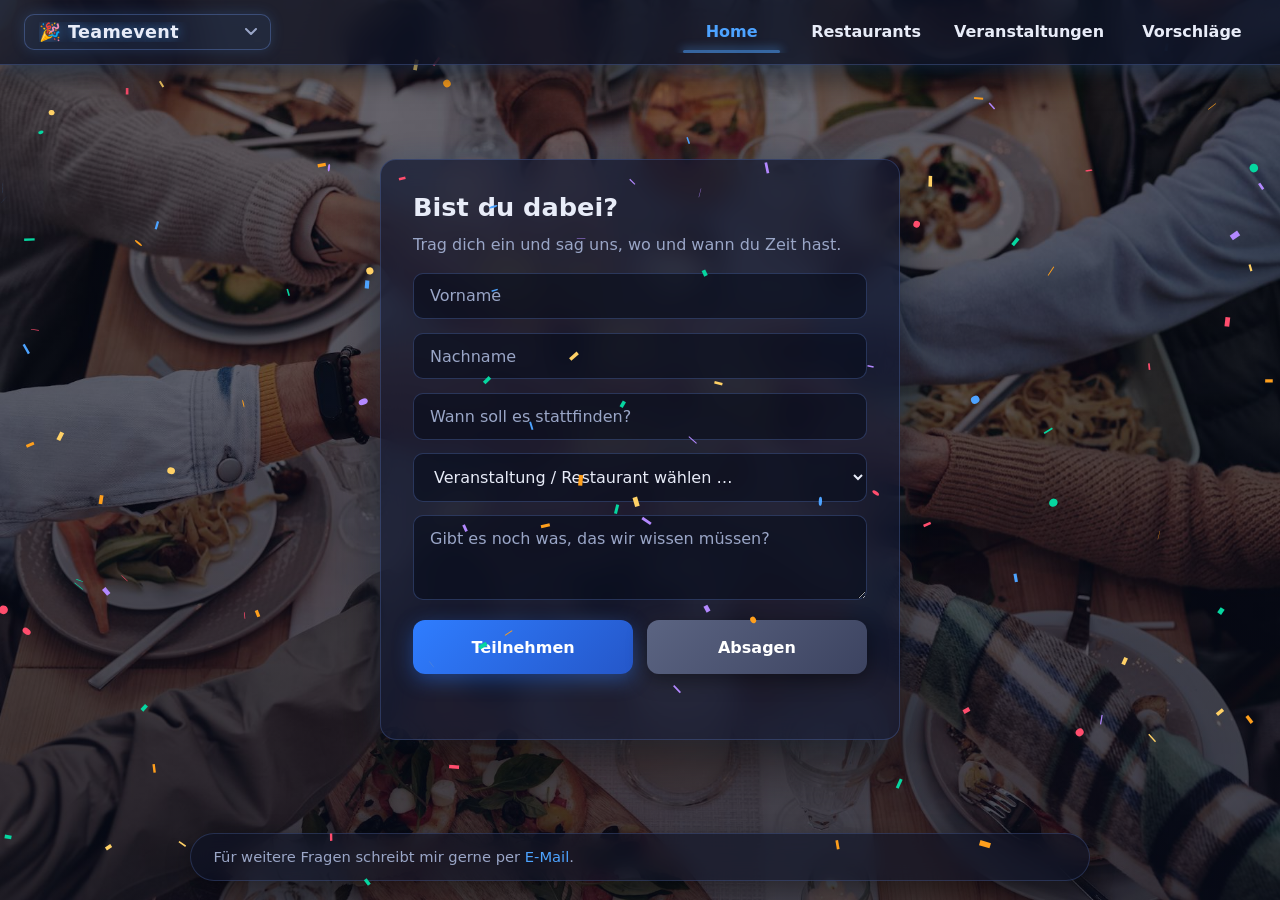
==== commit 370b1b7d: "Update index.html" ====
--- a/index.html
+++ b/index.html
@@ -95,7 +95,7 @@
 
   <footer class="footer">
     <div class="footer-inner">
-      <span>Für weitere Fragen schreibt mir gerne bei <a href="#" id="teams-link">Teams</a> oder per <a href="mailto:deine@email.de">E-Mail</a>.</span>
+      <span>Für weitere Fragen schreibt mir gerne <!--bei <a href="#" id="teams-link">Teams</a> oder--> per <a href="mailto:deine@email.de">E-Mail</a>.</span>
     </div>
   </footer>
 </body>
--- a/css/style.css
+++ b/css/style.css
@@ -270,12 +270,12 @@
   border-bottom: 1px solid rgba(120, 160, 255, .15);
 }
 /* Bilder in assets/ ablegen (restaurant1.jpg …). Ohne Bild greift der Verlauf. */
-.panel.p1 { background-image: linear-gradient(90deg, rgba(8,12,28,.4), rgba(8,12,28,.1)), url("../assets/restaurant1.jpg"), linear-gradient(135deg, #2a3b7a, #4a2a6b); }
-.panel.p2 { background-image: linear-gradient(90deg, rgba(8,12,28,.4), rgba(8,12,28,.1)), url("../assets/restaurant2.jpg"), linear-gradient(135deg, #14507a, #2a3b7a); }
-.panel.p3 { background-image: linear-gradient(90deg, rgba(8,12,28,.4), rgba(8,12,28,.1)), url("../assets/restaurant3.jpg"), linear-gradient(135deg, #5a2a6b, #14507a); }
-.events .panel.p1 { background-image: linear-gradient(90deg, rgba(8,12,28,.4), rgba(8,12,28,.1)), url("../assets/event1.jpg"), linear-gradient(135deg, #6b2a4a, #2a3b7a); }
-.events .panel.p2 { background-image: linear-gradient(90deg, rgba(8,12,28,.4), rgba(8,12,28,.1)), url("../assets/event2.jpg"), linear-gradient(135deg, #2a6b5a, #2a3b7a); }
-.events .panel.p3 { background-image: linear-gradient(90deg, rgba(8,12,28,.4), rgba(8,12,28,.1)), url("../assets/event3.jpg"), linear-gradient(135deg, #6b5a2a, #4a2a6b); }
+.panel.p1 { background-image: linear-gradient(90deg, rgba(8,12,28,.4), rgba(8,12,28,.1)), url("../css/Mongos.jpeg"), linear-gradient(135deg, #2a3b7a, #4a2a6b); }
+.panel.p2 { background-image: linear-gradient(90deg, rgba(8,12,28,.4), rgba(8,12,28,.1)), url("../css/italien.jpeg"), linear-gradient(135deg, #14507a, #2a3b7a); }
+.panel.p3 { background-image: linear-gradient(90deg, rgba(8,12,28,.4), rgba(8,12,28,.1)), url("../css/paprika.webp"), linear-gradient(135deg, #5a2a6b, #14507a); }
+.events .panel.p1 { background-image: linear-gradient(90deg, rgba(8,12,28,.4), rgba(8,12,28,.1)), url("../css/escape.webp"), linear-gradient(135deg, #6b2a4a, #2a3b7a); }
+.events .panel.p2 { background-image: linear-gradient(90deg, rgba(8,12,28,.4), rgba(8,12,28,.1)), url("../css/golf.jpeg"), linear-gradient(135deg, #2a6b5a, #2a3b7a); }
+.events .panel.p3 { background-image: linear-gradient(90deg, rgba(8,12,28,.4), rgba(8,12,28,.1)), url("../css/laser.webp"), linear-gradient(135deg, #6b5a2a, #4a2a6b); }
 .info {
   width: min(380px, 100%);
   padding: 1.4rem 1.6rem;
@@ -333,7 +333,7 @@
 body::before {
   background:
     linear-gradient(rgba(8,12,28,.5), rgba(8,12,28,.72)),
-    url("../assets/hintergrund-teamevent.jpg") center / cover no-repeat,
+    url("../css/Teamevent.jpg") center / cover no-repeat,
     radial-gradient(1100px 700px at 15% 10%, #4b2a8a 0%, transparent 60%),
     radial-gradient(1000px 600px at 90% 85%, #0e6b7a 0%, transparent 60%),
     radial-gradient(700px 500px at 60% 40%, rgba(138, 42, 107, .45) 0%, transparent 70%),
@@ -342,7 +342,7 @@
 html[data-theme="sommerparty"] body::before {
   background:
     linear-gradient(rgba(8,12,28,.42), rgba(8,12,28,.7)),
-    url("../assets/hintergrund-sommerparty.jpg") center / cover no-repeat,
+    url("../css/Sommer.jpg") center / cover no-repeat,
     radial-gradient(1100px 700px at 85% 5%, #b8631a 0%, transparent 60%),
     radial-gradient(1000px 650px at 10% 95%, #0e7a86 0%, transparent 60%),
     linear-gradient(170deg, #17223d, #0f3a4d);
@@ -350,7 +350,7 @@
 html[data-theme="weihnachtsfeier"] body::before {
   background:
     linear-gradient(rgba(8,12,28,.55), rgba(8,12,28,.75)),
-    url("../assets/hintergrund-weihnachtsfeier.jpg") center / cover no-repeat,
+    url("../css/Winter.jpg") center / cover no-repeat,
     radial-gradient(1200px 700px at 20% 10%, #1b2b5c 0%, transparent 60%),
     radial-gradient(1000px 600px at 90% 90%, #3a1b4d 0%, transparent 60%),
     linear-gradient(160deg, var(--bg), var(--bg2));
